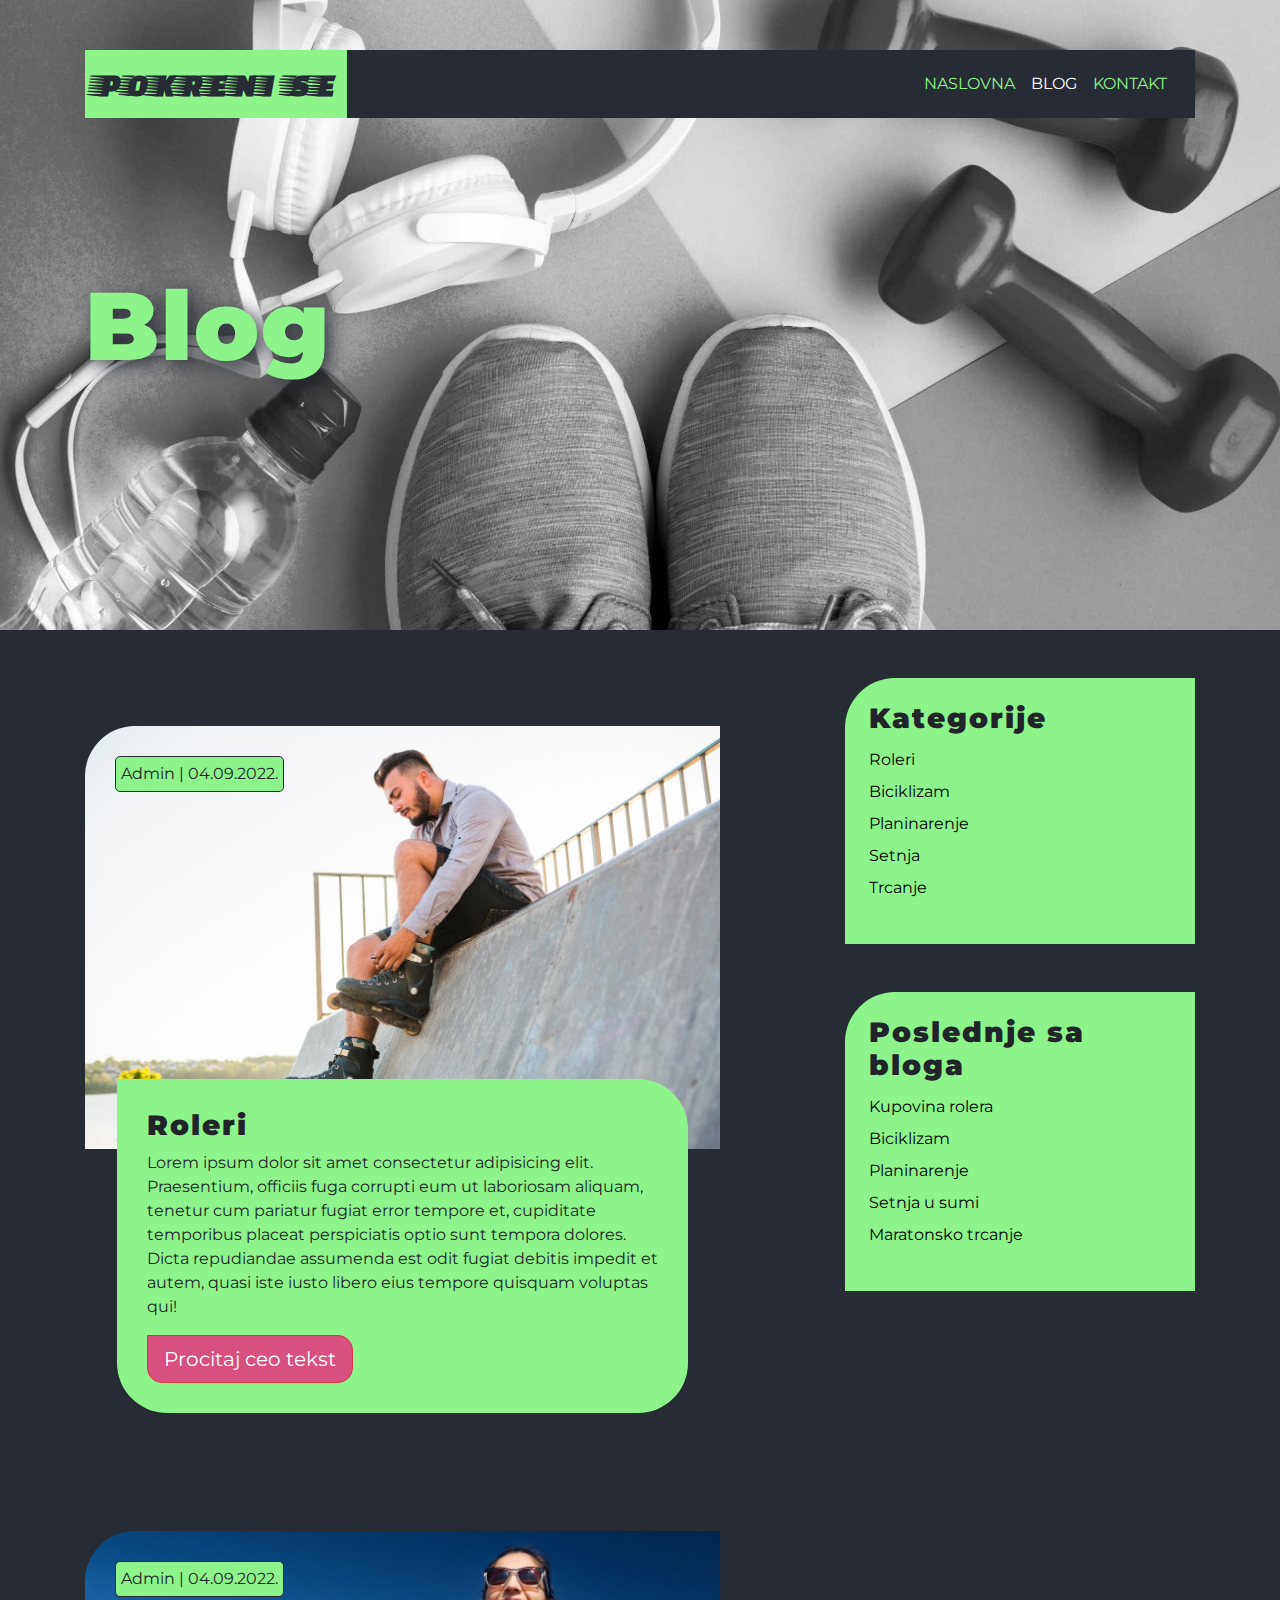
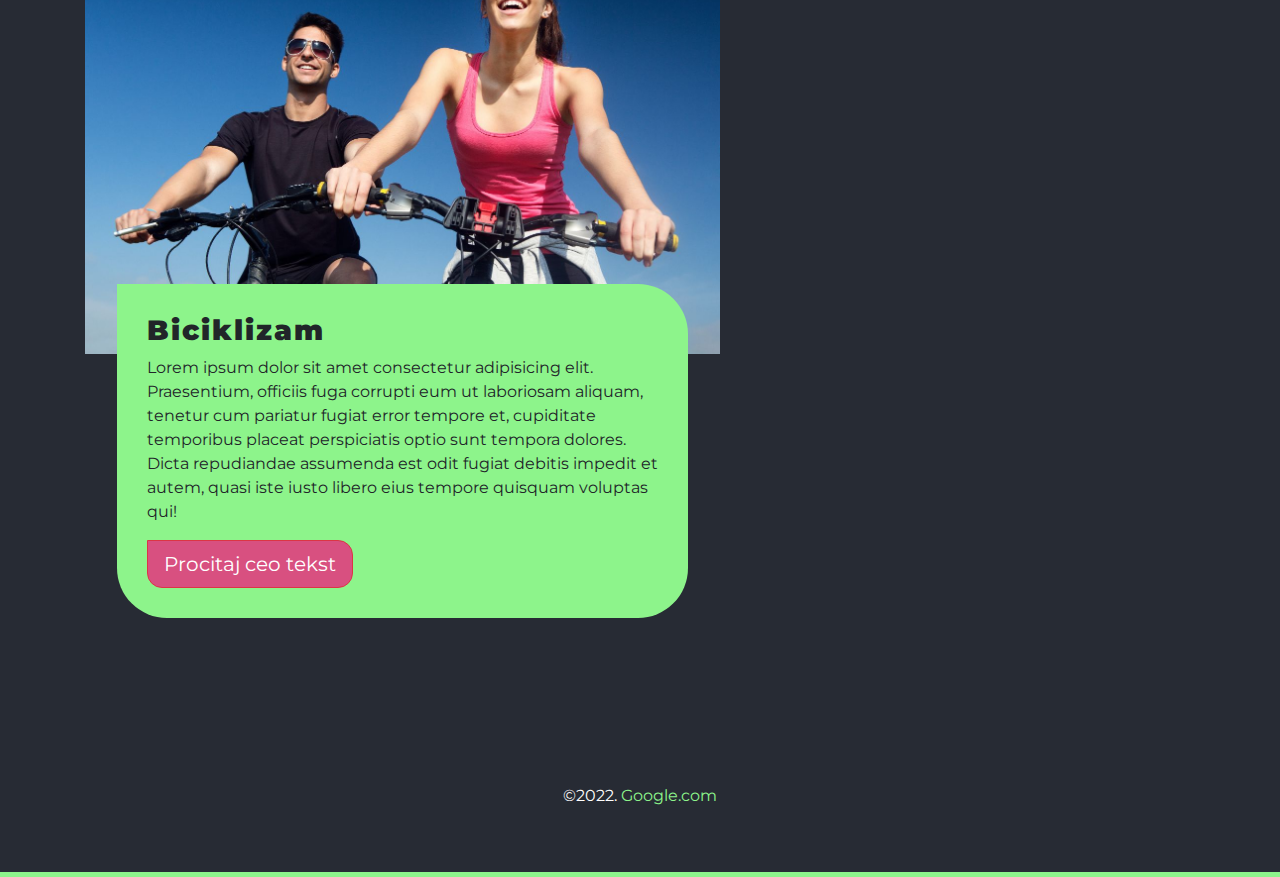
==== blog.html @ 6e54f50d "Promjena" ====
<!doctype html>
<html lang="en">
  <head>
    <!-- Required meta tags -->
    <meta charset="utf-8">
    <meta name="viewport" content="width=device-width, initial-scale=1, shrink-to-fit=no">
    
    <!-- Bootstrap CSS -->
    <link rel="stylesheet" href="https://cdn.jsdelivr.net/npm/bootstrap@4.3.1/dist/css/bootstrap.min.css" integrity="sha384-ggOyR0iXCbMQv3Xipma34MD+dH/1fQ784/j6cY/iJTQUOhcWr7x9JvoRxT2MZw1T" crossorigin="anonymous">
    <!--FontAwesome-->
    <link rel="stylesheet" href="https://cdnjs.cloudflare.com/ajax/libs/font-awesome/6.2.0/css/all.min.css" integrity="sha512-xh6O/CkQoPOWDdYTDqeRdPCVd1SpvCA9XXcUnZS2FmJNp1coAFzvtCN9BmamE+4aHK8yyUHUSCcJHgXloTyT2A==" crossorigin="anonymous" referrerpolicy="no-referrer" />
    <!--Animate JS-->
    <link rel="stylesheet" href="https://cdnjs.cloudflare.com/ajax/libs/animate.css/4.1.1/animate.min.css"/>
    <!--CSS-->
    <link rel="stylesheet" href="style.css">
    <title>Pokreni se</title>
  </head>
  <body>
    <!--Header-->
    <section class="blogHeader">
        <div class="container">
            <nav class="navbar navbar-expand-lg navbar-light bg-light">
                  <a class="navbar-brand" href="#">Pokreni se</a>
                  <button class="navbar-toggler" type="button" data-toggle="collapse" data-target="#myNavbar" aria-controls="navbarNav" aria-label="Toggle navigation">
                    <span class="navbar-toggler-icon"></span>
                  </button>
                  <div class="collapse navbar-collapse" id="myNavbar">
                    <ul class="navbar-nav ml-auto">
                      <li class="nav-item">
                        <a class="nav-link" aria-current="page" href="#">Naslovna</a>
                      </li>
                      <li class="nav-item">
                        <a class="nav-link active" href="blog.html">Blog</a>
                      </li>
                      <li class="nav-item">
                        <a class="nav-link" href="#">Kontakt</a>
                      </li>
                    </ul>
                  </div>
              </nav>
        </div>
        <hgroup class="container">
            <h1 class="animate__animated animate__slideInLeft">Blog</h1>
        </hgroup>
    </section>
                    <!--blog-->
                    <section class="blog container py-5">
                        <div class="row justify-content-between">
                            <div class="col-md-7">
                                <div class="post py-5">
                                    <div class="featured-image">
                                        <img class="img-fluid" src="img/roleri.jpg" alt="">
                                        <p class="animate__animated animate__rubberBand">Admin | 04.09.2022.</p>
                                    </div>
                                    <div class="text">
                                        <h3>Roleri</h3>
                                        <p>Lorem ipsum dolor sit amet consectetur adipisicing elit. Praesentium, officiis fuga corrupti eum ut laboriosam aliquam, tenetur cum pariatur fugiat error tempore et, cupiditate temporibus placeat perspiciatis optio sunt tempora dolores. Dicta repudiandae assumenda est odit fugiat debitis impedit et autem, quasi iste iusto libero eius tempore quisquam voluptas qui!</p>
                                        <a class="btn btn-danger btn-lg" href="">Procitaj ceo tekst</a>
                                    </div>
                                </div>
                                <div class="post">
                                    <div class="featured-image">
                                        <img class="img-fluid" src="img/bicikl.jpg" alt="">
                                        <p class="animate__animated animate__rubberBand">Admin | 04.09.2022.</p>
                                    </div>
                                    <div class="text">
                                        <h3>Biciklizam</h3>
                                        <p>Lorem ipsum dolor sit amet consectetur adipisicing elit. Praesentium, officiis fuga corrupti eum ut laboriosam aliquam, tenetur cum pariatur fugiat error tempore et, cupiditate temporibus placeat perspiciatis optio sunt tempora dolores. Dicta repudiandae assumenda est odit fugiat debitis impedit et autem, quasi iste iusto libero eius tempore quisquam voluptas qui!</p>
                                        <a class="btn btn-danger btn-lg" href="">Procitaj ceo tekst</a>
                                    </div>
                                </div>
                            </div>
                            <div class="col-md-4">
                                <div class="widget p-4 mb-5">
                                    <h3>Kategorije</h3>
                                    <ul class="list-unstyled">
                                        <li><a href="">Roleri</a></li>
                                        <li><a href="">Biciklizam</a></li>
                                        <li><a href="">Planinarenje</a></li>
                                        <li><a href="">Setnja</a></li>
                                        <li><a href="">Trcanje</a></li>
                                    </ul>
                                </div>                                
                                <div class="widget p-4">
                                    <h3>Poslednje sa bloga</h3>
                                    <ul class="list-unstyled">
                                        <li><a href="">Kupovina rolera</a></li>
                                        <li><a href="">Biciklizam</a></li>
                                        <li><a href="">Planinarenje</a></li>
                                        <li><a href="">Setnja u sumi</a></li>
                                        <li><a href="">Maratonsko trcanje</a></li>
                                    </ul>
                                </div>                                
                            </div>
                        </div>

                    </section>

                <!--footer-->
        <footer class="text-center py-5">
            <p>&copy;2022. <a href="https://google.com">Google.com</a></p>
        </footer>
    <!-- Optional JavaScript -->
    <!-- jQuery first, then Popper.js, then Bootstrap JS -->
    <script src="https://code.jquery.com/jquery-3.3.1.slim.min.js" integrity="sha384-q8i/X+965DzO0rT7abK41JStQIAqVgRVzpbzo5smXKp4YfRvH+8abtTE1Pi6jizo" crossorigin="anonymous"></script>
    <script src="https://cdn.jsdelivr.net/npm/popper.js@1.14.7/dist/umd/popper.min.js" integrity="sha384-UO2eT0CpHqdSJQ6hJty5KVphtPhzWj9WO1clHTMGa3JDZwrnQq4sF86dIHNDz0W1" crossorigin="anonymous"></script>
    <script src="https://cdn.jsdelivr.net/npm/bootstrap@4.3.1/dist/js/bootstrap.min.js" integrity="sha384-JjSmVgyd0p3pXB1rRibZUAYoIIy6OrQ6VrjIEaFf/nJGzIxFDsf4x0xIM+B07jRM" crossorigin="anonymous"></script>
  </body>
</html>
---- style.css ----
@import url('https://fonts.googleapis.com/css2?family=Faster+One&family=Montserrat:wght@300;400;700;900&display=swap');
:root{
    --bodyfont:'Montserrat', sans-serif;
    --primaryColor:#272b34;
    --secondaryColor:#8df48b;
    --acccents:#d85080;
    --white:#fff;
    --lightGray: #f1f1f1;
    --font:16px;
    --textShadow: 5px 5px 20px var(--primaryColor);
    --transition: .3s ease;
}
body{
    font-family: var(--bodyfont);
    font-size: var(--font);
    background-color: var(--primaryColor);
}
h1,h2,h3,h4{
    font-weight: 900;
    letter-spacing: 2px;
}
h2{
    font-size: 3rem;
}
h2::after{
    display: block;
    content: "";
    width: 20%;
    height: 5px;
    background-color: var(--secondaryColor);
    margin: 30px auto;
}
.alert-success{
    background: var(--secondaryColor);
    border-radius: 0 15px 15px 15px;
}
.btn-danger{
    background-color: var(--acccents);
    border-radius: 0 15px 15px 15px;
}
/*********
MainHeader
*********/
.mainHeader{
    background-image: url(img/header.jpg);
    background-position: center;
    background-size: cover;
    height: 80vh;
}
nav{
    position: relative;
    top: 50px;
}
.mainHeader hgroup{
    margin-top: 250px;
}
hgroup h1{
    font-size: 6rem;
    color: var(--secondaryColor);
    text-shadow: var(--textShadow);
}
.navbar-brand{
    background: var(--secondaryColor);
    padding: 10px;
    color: var(--primaryColor) !important;
    text-transform: uppercase;
    font-weight: 900;
    font-family: 'Faster One', cursive;
    font-size: 2rem;
    letter-spacing: 2px;
}
.navbar-brand:hover{
    background: var(--primaryColor);
    color: var(--secondaryColor) !important;
    transition: var(--transition);
}
.navbar {
     padding:0 20px 0 0;
     background: var(--primaryColor) !important; 
}
.nav-link{
    color: var(--secondaryColor) !important;
    text-transform: uppercase;
}
.nav-link:hover{
    color: var(--white) !important;
}
.navbar-light .navbar-nav .active>.nav-link, .navbar-light .navbar-nav .nav-link.active, .navbar-light .navbar-nav .nav-link.show, .navbar-light .navbar-nav .show>.nav-link {
    color:var(--white) !important;  
}
/*********
About-us
*********/
.about-us{
    background: var(--primaryColor);
}
/*********
Theme
*********/
.theme{
    background: var(--secondaryColor);
}
.theme h2::after{
    display: block;
    content: "";
    width: 20%;
    height: 5px;
    background-color: var(--primaryColor);
    margin: 30px auto;
}
.theme i{
    background: var(--primaryColor);
    color: var(--white);
    width: 200px;
    height: 200px;
    line-height: 200px;
    font-size: 4rem;
    clip-path: polygon(75% 0%, 100% 50%, 75% 100%, 0% 100%, 25% 50%, 0% 0%);
}
/*********
cta
*********/
.cta{
    background-image: linear-gradient(rgba(241,241,241,.7),rgba(241,241,241,.7)), url(img/cta.jpg);
    background-position: center;
    background-size: cover;
    color: var(--primaryColor);
    padding: 130px;
}
.cta h2::after{
    display: block;
    content: "";
    width: 20%;
    height: 5px;
    background-color: var(--acccents);
    margin: 30px auto;
}
/*********
footer
*********/
footer{
    background: var(--primaryColor);
    color: var(--white);
    border-bottom: 5px solid var(--secondaryColor);
}
footer a{
    color: var(--secondaryColor);
}
footer a:hover{
    color: var(--white);
}
/*********
blogHeader
*********/
.blogHeader{
    background-image: url(img/blog_header.jpg);
    background-position: center;
    background-size: cover;
    height: 70vh;
}
.blogHeader hgroup{
    margin-top: 200px;
}
.blog .text{
    background-color: var(--secondaryColor);
    width: 90%;
    margin: 0 auto;
    padding: 30px;
    position: relative;
    top: -70px;
    border-radius: 0 50px 50px 50px;
}
.featured-image{
    position: relative;
}
.featured-image img{
    border-radius: 50px 0 0 0;
}
.featured-image p{
    position: absolute;
    top: 30px;
    left: 30px;
    background-color: var(--secondaryColor);
    border-radius: 5px;
    padding: 5px;
    border: 1px solid var(--primaryColor);
}
.widget{
    background: var(--secondaryColor);
    line-height: 2;
    border-radius: 50px 0 0 0;

}
.widget ul li a{
    color: black;
}
.widget ul li a:hover{
    text-decoration: none;
    color: var(--white);
    transition: var(--transition);
}
/*********
responsive
*********/
@media(max-width:768px){
    .blogHeader hgroup h1{
        font-size: 3rem;
    }
    .blog .text{
        font-size: 14px;
    }
    .blog .btn{
        font-size: 16px;
    }
    .blog p{
        font-size: 13px;
    }
    .widget h3{
        font-size: 25px;
    }
    .post h3{
        font-size: 25px;
    }
    .nav-link{
        margin-left: 15px;
        margin-bottom: 5px;
        font-weight: 400;
    }
    .mainHeader hgroup h1{
        font-size: 3rem;
    }
    .mainHeader p{
        font-size: 17px;
    }
    h2{
        font-size: 2rem;
    }
    .about-us p{
        font-size: 14px;
    }
    .theme p{
        font-size: 17px;
    }
    .theme h3{
        font-size: 28px;
    }
    .theme i{
        width: 160px;
        height: 160px;
        line-height: 160px;
        font-size: 3rem;
        margin-bottom: 20px;    
    }
    .cta {
        padding: 60px;
    }
    h2::after{
        margin: 20px auto;
    }
}
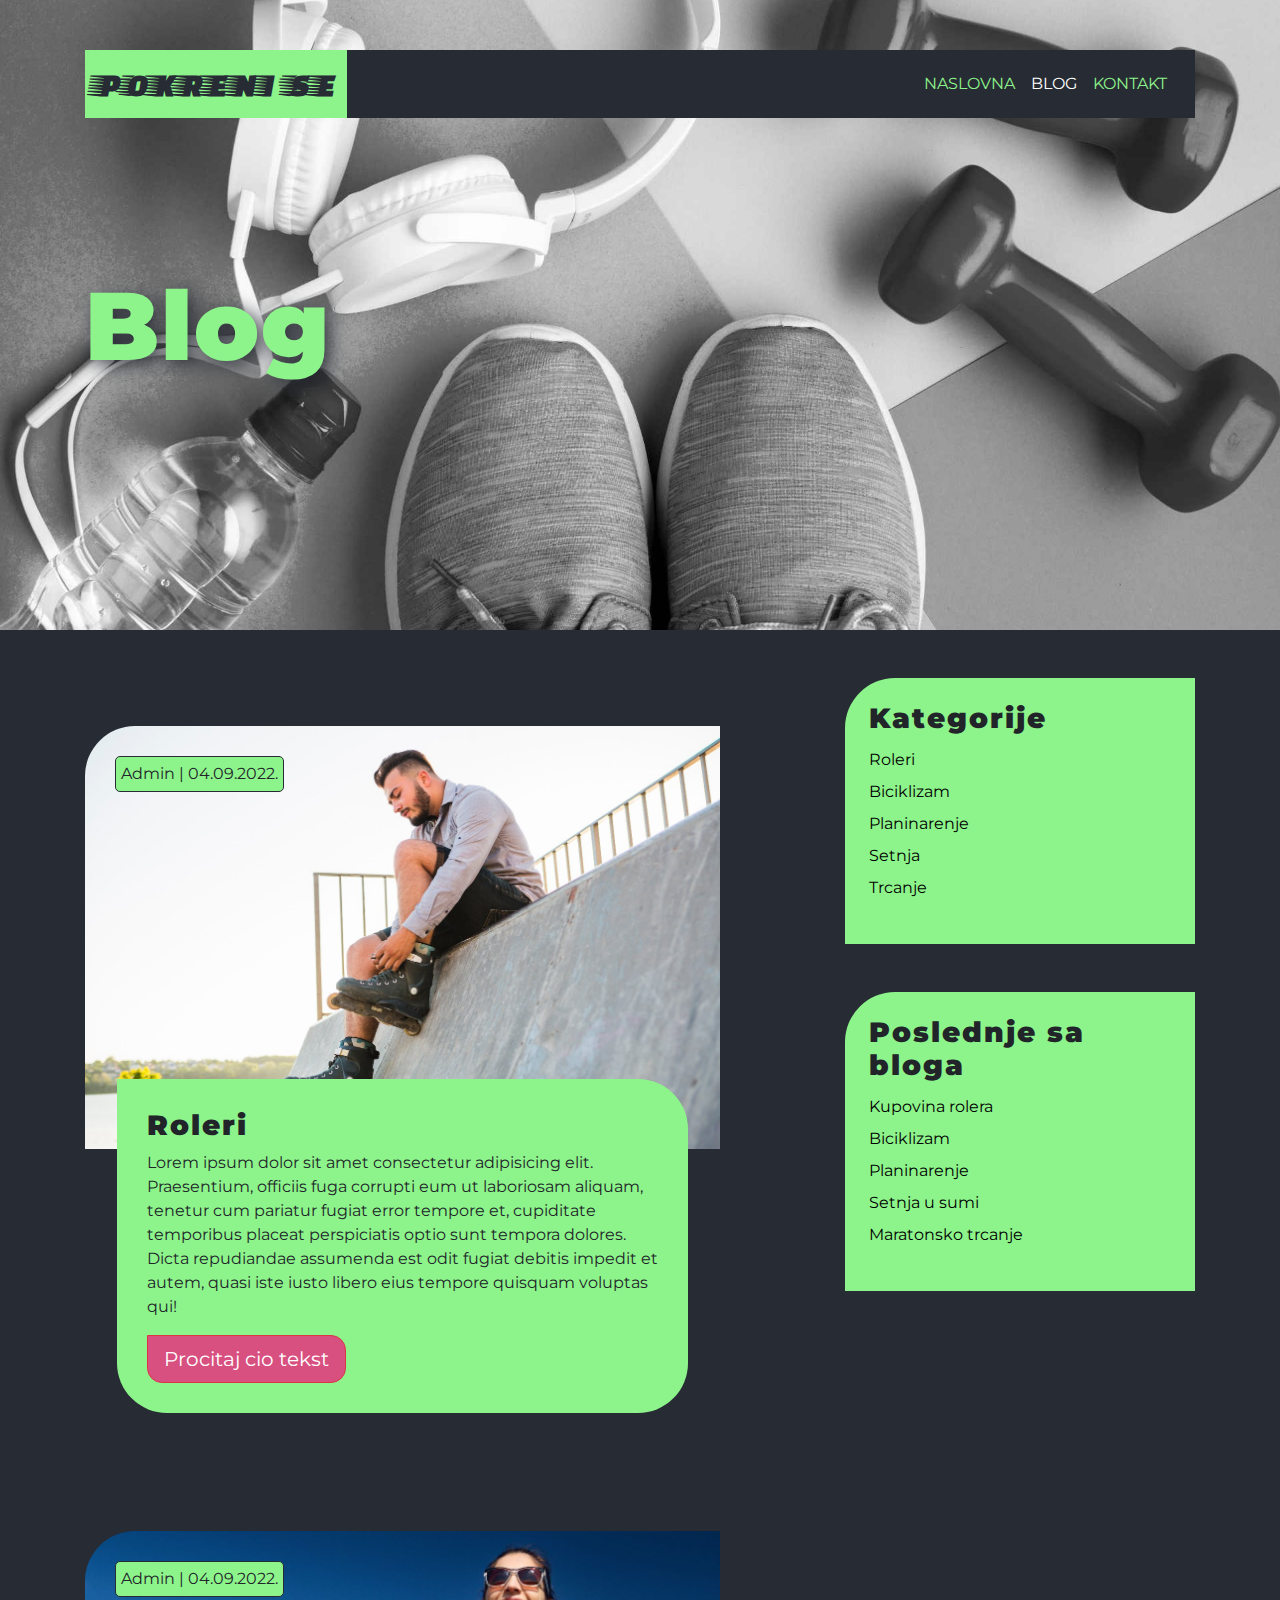
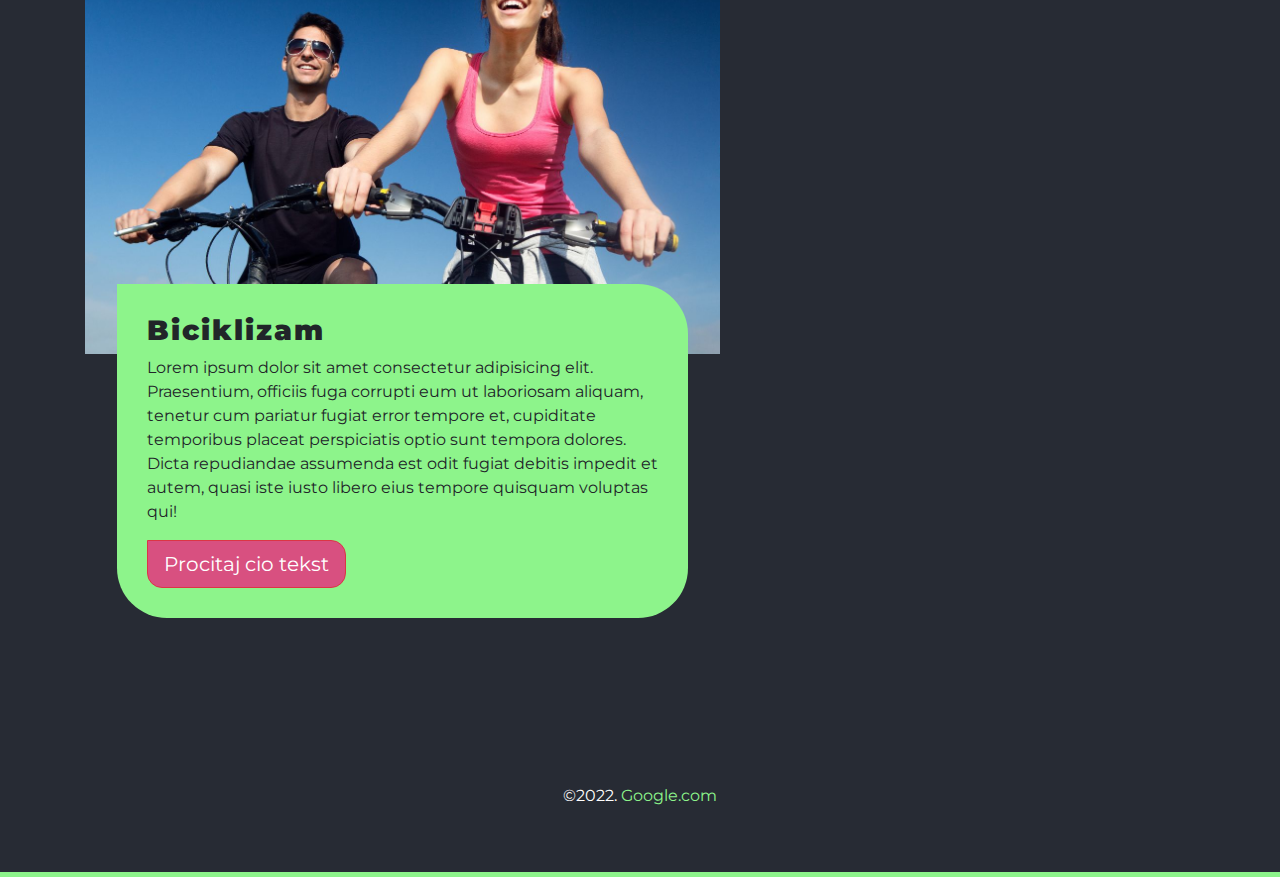
==== commit 376b6489: "Izmjene" ====
--- a/blog.html
+++ b/blog.html
@@ -20,14 +20,14 @@
     <section class="blogHeader">
         <div class="container">
             <nav class="navbar navbar-expand-lg navbar-light bg-light">
-                  <a class="navbar-brand" href="#">Pokreni se</a>
+                  <a class="navbar-brand" href="index.html">Pokreni se</a>
                   <button class="navbar-toggler" type="button" data-toggle="collapse" data-target="#myNavbar" aria-controls="navbarNav" aria-label="Toggle navigation">
                     <span class="navbar-toggler-icon"></span>
                   </button>
                   <div class="collapse navbar-collapse" id="myNavbar">
                     <ul class="navbar-nav ml-auto">
                       <li class="nav-item">
-                        <a class="nav-link" aria-current="page" href="#">Naslovna</a>
+                        <a class="nav-link" aria-current="page" href="index.html">Naslovna</a>
                       </li>
                       <li class="nav-item">
                         <a class="nav-link active" href="blog.html">Blog</a>
@@ -55,7 +55,7 @@
                                     <div class="text">
                                         <h3>Roleri</h3>
                                         <p>Lorem ipsum dolor sit amet consectetur adipisicing elit. Praesentium, officiis fuga corrupti eum ut laboriosam aliquam, tenetur cum pariatur fugiat error tempore et, cupiditate temporibus placeat perspiciatis optio sunt tempora dolores. Dicta repudiandae assumenda est odit fugiat debitis impedit et autem, quasi iste iusto libero eius tempore quisquam voluptas qui!</p>
-                                        <a class="btn btn-danger btn-lg" href="">Procitaj ceo tekst</a>
+                                        <a class="btn btn-danger btn-lg" href="">Procitaj cio tekst</a>
                                     </div>
                                 </div>
                                 <div class="post">
@@ -66,7 +66,7 @@
                                     <div class="text">
                                         <h3>Biciklizam</h3>
                                         <p>Lorem ipsum dolor sit amet consectetur adipisicing elit. Praesentium, officiis fuga corrupti eum ut laboriosam aliquam, tenetur cum pariatur fugiat error tempore et, cupiditate temporibus placeat perspiciatis optio sunt tempora dolores. Dicta repudiandae assumenda est odit fugiat debitis impedit et autem, quasi iste iusto libero eius tempore quisquam voluptas qui!</p>
-                                        <a class="btn btn-danger btn-lg" href="">Procitaj ceo tekst</a>
+                                        <a class="btn btn-danger btn-lg" href="">Procitaj cio tekst</a>
                                     </div>
                                 </div>
                             </div>
--- a/style.css
+++ b/style.css
@@ -203,24 +203,6 @@
 responsive
 *********/
 @media(max-width:768px){
-    .blogHeader hgroup h1{
-        font-size: 3rem;
-    }
-    .blog .text{
-        font-size: 14px;
-    }
-    .blog .btn{
-        font-size: 16px;
-    }
-    .blog p{
-        font-size: 13px;
-    }
-    .widget h3{
-        font-size: 25px;
-    }
-    .post h3{
-        font-size: 25px;
-    }
     .nav-link{
         margin-left: 15px;
         margin-bottom: 5px;
@@ -257,4 +239,28 @@
     h2::after{
         margin: 20px auto;
     }
+    .blogHeader hgroup h1{
+        font-size: 3rem;
+    }
+    .blog .text{
+        font-size: 14px;
+    }
+    .blog .btn{
+        font-size: 16px;
+    }
+    .blog p{
+        font-size: 13px;
+    }
+    .widget h3{
+        font-size: 25px;
+    }
+    .widget{
+        line-height: 1.5;
+        margin-right: 40px; 
+        margin-left: 20px;       
+    }
+    .post h3{
+        font-size: 25px;
+    }
+
 }